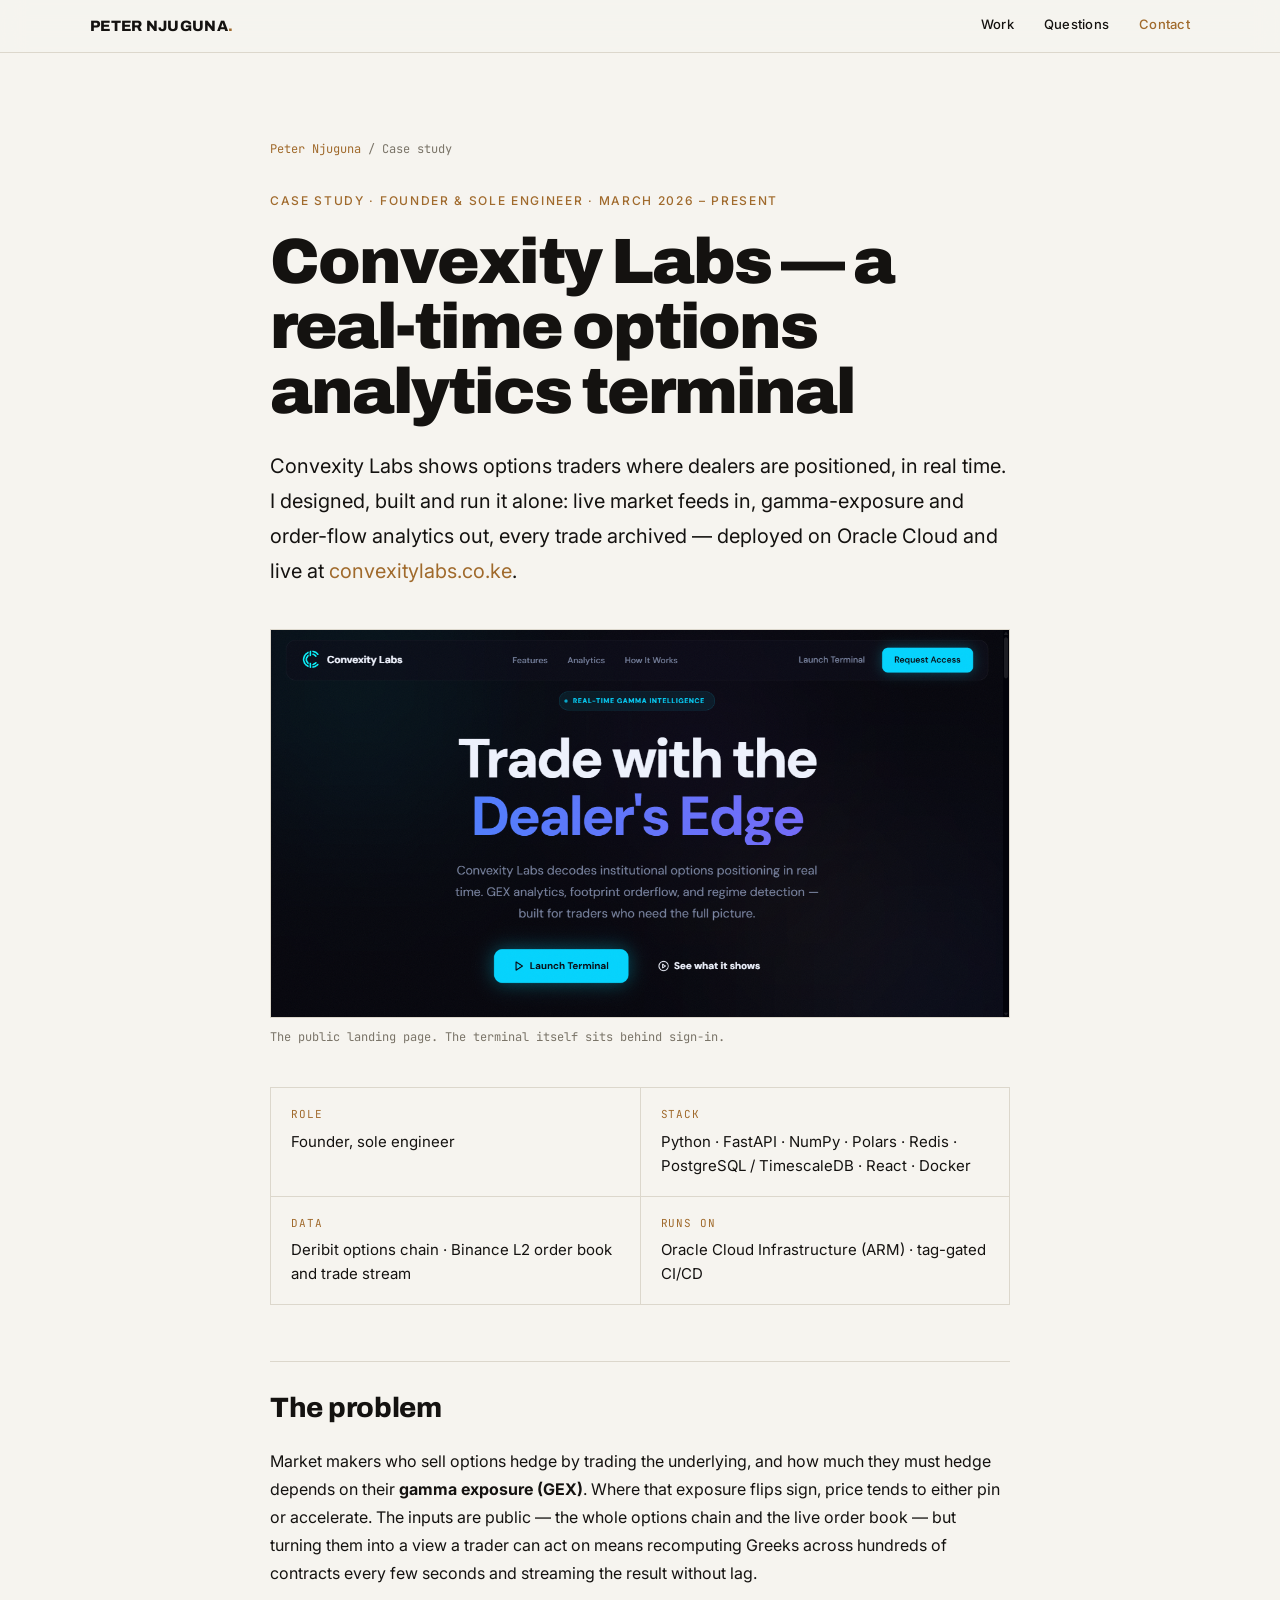
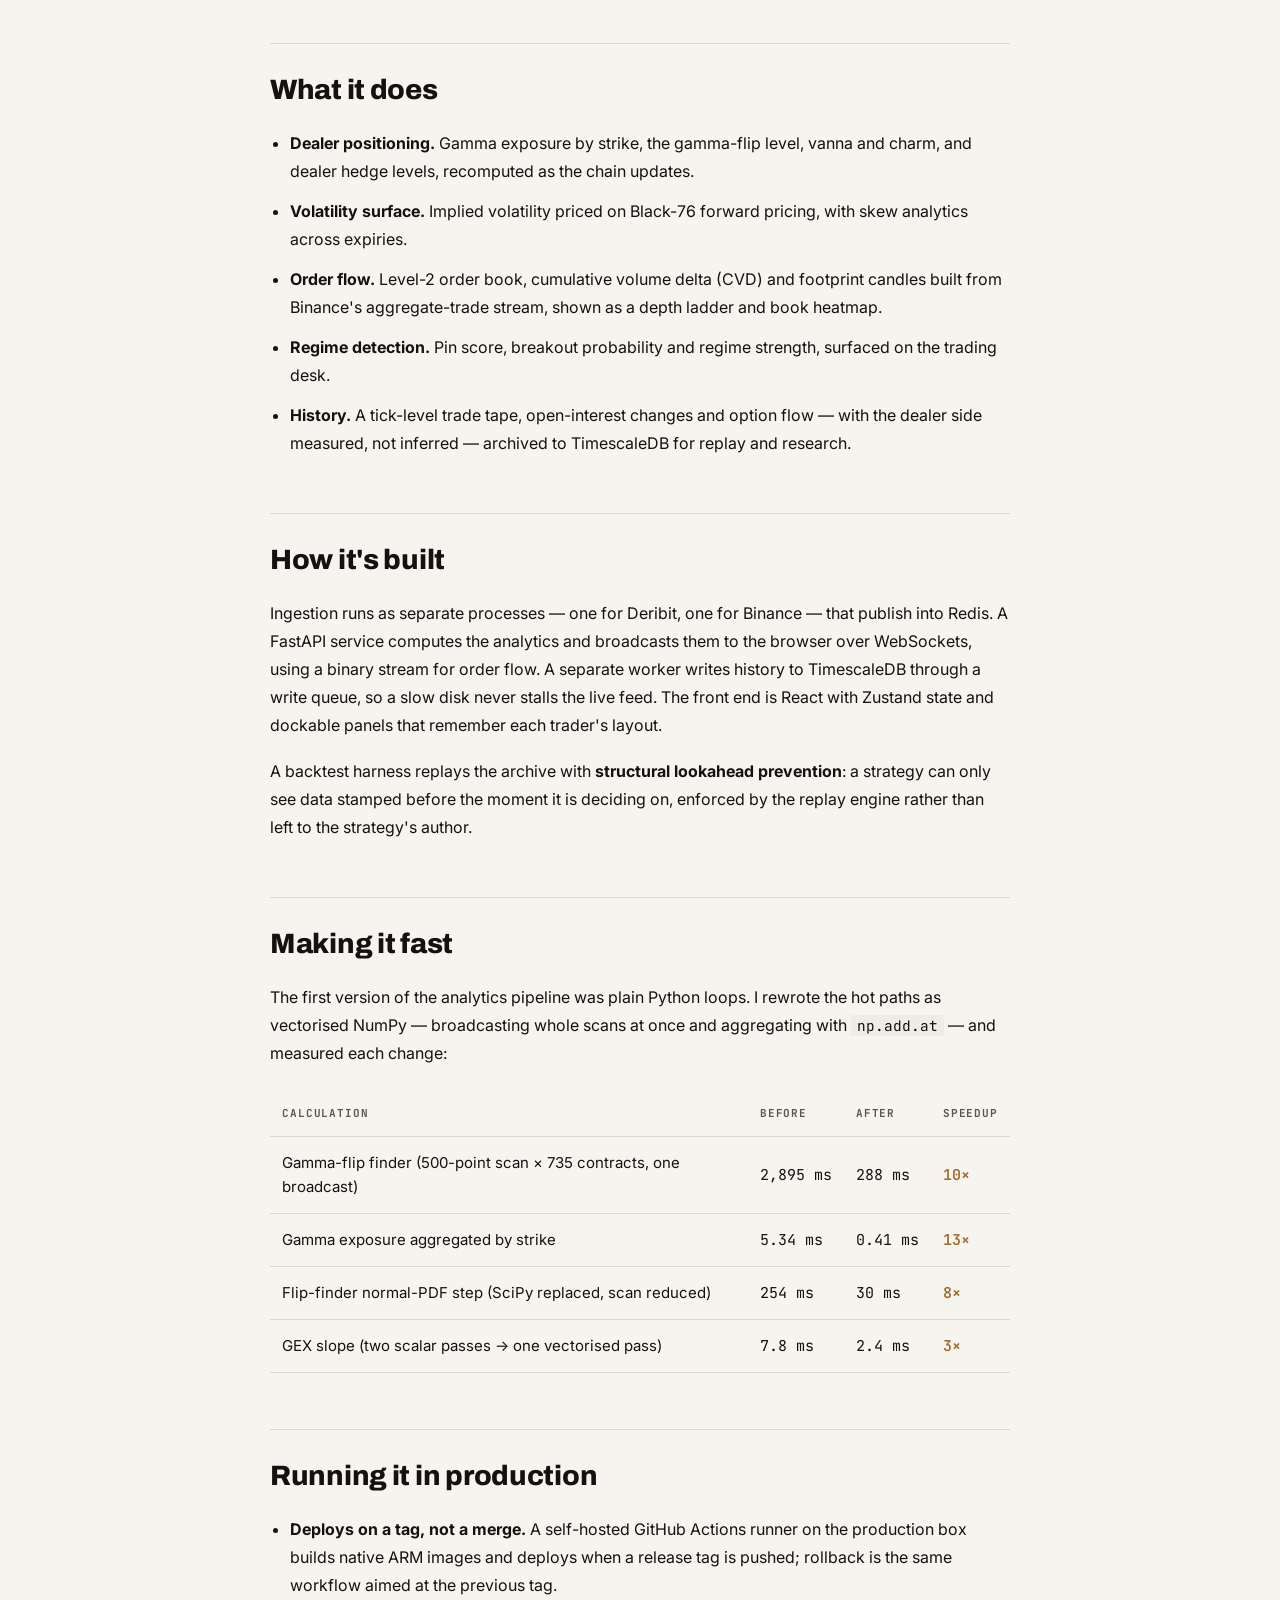
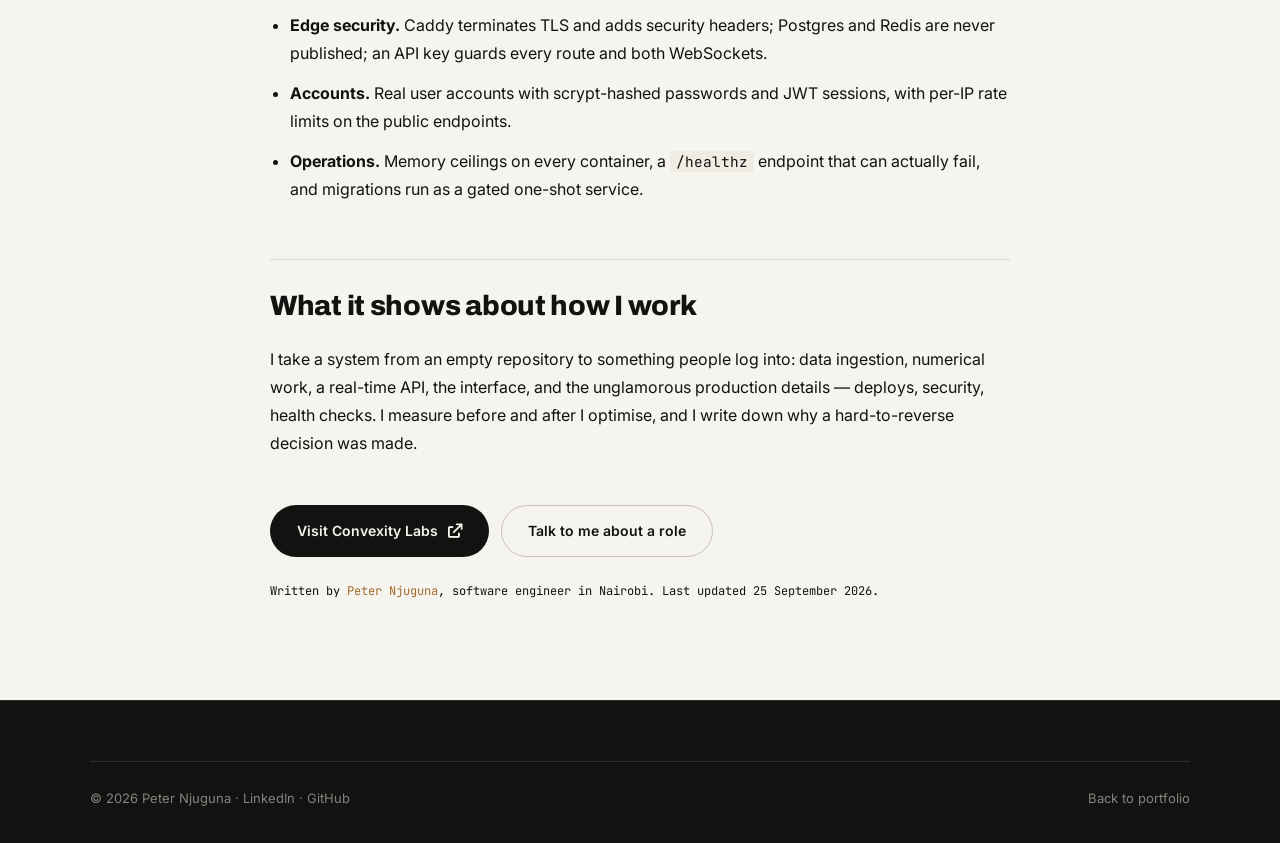
==== convexity-labs.html @ 7dc2668e "Make the site findable by search engines and AI assistants The site was not in Google's index at all" ====
<!DOCTYPE html>
<html lang="en">
<head>
    <meta charset="UTF-8">
    <meta name="viewport" content="width=device-width, initial-scale=1.0">
    <title>Convexity Labs case study — real-time options analytics | Peter Njuguna</title>
    <meta name="description" content="How Peter Njuguna built Convexity Labs, a real-time options analytics terminal: live Deribit and Binance feeds, dealer gamma exposure, TimescaleDB tick archive, 10–13× NumPy speedups, deployed on Oracle Cloud.">
    <meta name="author" content="Peter Njuguna">
    <meta name="robots" content="index, follow, max-image-preview:large">
    <link rel="canonical" href="https://peternjuguna.netlify.app/convexity-labs.html">

    <meta property="og:type" content="article">
    <meta property="og:site_name" content="Peter Njuguna">
    <meta property="og:url" content="https://peternjuguna.netlify.app/convexity-labs.html">
    <meta property="og:title" content="Convexity Labs — building a real-time options analytics terminal">
    <meta property="og:description" content="Live market feeds, dealer gamma exposure, a tick-level archive and 10–13× NumPy speedups — designed, built and run solo.">
    <meta property="og:image" content="https://peternjuguna.netlify.app/assets/convexity-labs.png">
    <meta property="og:image:width" content="1200">
    <meta property="og:image:height" content="630">
    <meta name="twitter:card" content="summary_large_image">

    <script type="application/ld+json">
    {
      "@context": "https://schema.org",
      "@graph": [
        {
          "@type": "TechArticle",
          "@id": "https://peternjuguna.netlify.app/convexity-labs.html#article",
          "headline": "Convexity Labs — building a real-time options analytics terminal",
          "description": "Case study: live Deribit and Binance feeds, dealer gamma exposure, a TimescaleDB tick archive and 10–13× NumPy speedups, deployed on Oracle Cloud with CI/CD.",
          "image": "https://peternjuguna.netlify.app/assets/convexity-labs.png",
          "datePublished": "2026-09-25",
          "dateModified": "2026-09-25",
          "author": { "@type": "Person", "@id": "https://peternjuguna.netlify.app/#person", "name": "Peter Njuguna", "url": "https://peternjuguna.netlify.app/" },
          "publisher": { "@type": "Person", "@id": "https://peternjuguna.netlify.app/#person", "name": "Peter Njuguna" },
          "about": { "@type": "SoftwareApplication", "@id": "https://convexitylabs.co.ke/#app" },
          "mainEntityOfPage": "https://peternjuguna.netlify.app/convexity-labs.html",
          "keywords": "FastAPI, WebSockets, Redis, TimescaleDB, NumPy vectorisation, options analytics, gamma exposure, order flow, Docker, CI/CD, Oracle Cloud"
        },
        {
          "@type": "SoftwareApplication",
          "@id": "https://convexitylabs.co.ke/#app",
          "name": "Convexity Labs",
          "url": "https://convexitylabs.co.ke/",
          "applicationCategory": "FinanceApplication",
          "operatingSystem": "Web",
          "description": "Real-time options analytics terminal: dealer gamma exposure, footprint order flow and regime detection for BTC options.",
          "author": { "@id": "https://peternjuguna.netlify.app/#person" },
          "creator": { "@id": "https://peternjuguna.netlify.app/#person" }
        },
        {
          "@type": "BreadcrumbList",
          "itemListElement": [
            { "@type": "ListItem", "position": 1, "name": "Peter Njuguna", "item": "https://peternjuguna.netlify.app/" },
            { "@type": "ListItem", "position": 2, "name": "Convexity Labs case study", "item": "https://peternjuguna.netlify.app/convexity-labs.html" }
          ]
        }
      ]
    }
    </script>

    <link rel="icon" type="image/svg+xml" href="/favicon.svg">
    <link rel="stylesheet" href="styles.css">
    <link rel="preconnect" href="https://fonts.googleapis.com">
    <link rel="preconnect" href="https://fonts.gstatic.com" crossorigin>
    <link href="https://fonts.googleapis.com/css2?family=Archivo:wght@400;500;600;700;800;900&family=Inter:wght@400;500;600&family=JetBrains+Mono:wght@400;500;600&display=swap" rel="stylesheet">
    <link href="https://cdnjs.cloudflare.com/ajax/libs/font-awesome/6.0.0/css/all.min.css" rel="stylesheet">
</head>
<body>
    <header id="header" class="header scrolled">
        <div class="container">
            <nav class="nav">
                <a href="./" class="logo">PETER NJUGUNA<span class="dot">.</span></a>
                <div class="nav-links">
                    <a href="./#projects" class="nav-link">Work</a>
                    <a href="./#faq" class="nav-link">Questions</a>
                    <a href="./#contact" class="nav-link nav-cta">Contact</a>
                </div>
            </nav>
        </div>
    </header>

    <main id="main" class="case">
        <article class="container case-body">
            <nav class="crumbs" aria-label="Breadcrumb"><a href="./">Peter Njuguna</a> / <span>Case study</span></nav>

            <span class="eyebrow">Case study · Founder &amp; sole engineer · March 2026 – present</span>
            <h1 class="case-title">Convexity Labs — a real-time options analytics terminal</h1>
            <p class="case-lede">
                Convexity Labs shows options traders where dealers are positioned, in real time. I designed, built
                and run it alone: live market feeds in, gamma-exposure and order-flow analytics out, every trade
                archived — deployed on Oracle Cloud and live at
                <a href="https://convexitylabs.co.ke/" target="_blank" rel="noopener noreferrer">convexitylabs.co.ke</a>.
            </p>

            <figure class="case-figure">
                <img src="assets/convexity-labs.png" width="1200" height="630"
                     alt="Convexity Labs landing page: 'Trade with the Dealer's Edge' — real-time gamma intelligence">
                <figcaption>The public landing page. The terminal itself sits behind sign-in.</figcaption>
            </figure>

            <dl class="case-facts">
                <div><dt>Role</dt><dd>Founder, sole engineer</dd></div>
                <div><dt>Stack</dt><dd>Python · FastAPI · NumPy · Polars · Redis · PostgreSQL / TimescaleDB · React · Docker</dd></div>
                <div><dt>Data</dt><dd>Deribit options chain · Binance L2 order book and trade stream</dd></div>
                <div><dt>Runs on</dt><dd>Oracle Cloud Infrastructure (ARM) · tag-gated CI/CD</dd></div>
            </dl>

            <h2>The problem</h2>
            <p>
                Market makers who sell options hedge by trading the underlying, and how much they must hedge depends on
                their <strong>gamma exposure (GEX)</strong>. Where that exposure flips sign, price tends to either
                pin or accelerate. The inputs are public — the whole options chain and the live order book — but turning
                them into a view a trader can act on means recomputing Greeks across hundreds of contracts every few
                seconds and streaming the result without lag.
            </p>

            <h2>What it does</h2>
            <ul class="case-list">
                <li><strong>Dealer positioning.</strong> Gamma exposure by strike, the gamma-flip level, vanna and charm, and dealer hedge levels, recomputed as the chain updates.</li>
                <li><strong>Volatility surface.</strong> Implied volatility priced on Black-76 forward pricing, with skew analytics across expiries.</li>
                <li><strong>Order flow.</strong> Level-2 order book, cumulative volume delta (CVD) and footprint candles built from Binance's aggregate-trade stream, shown as a depth ladder and book heatmap.</li>
                <li><strong>Regime detection.</strong> Pin score, breakout probability and regime strength, surfaced on the trading desk.</li>
                <li><strong>History.</strong> A tick-level trade tape, open-interest changes and option flow — with the dealer side measured, not inferred — archived to TimescaleDB for replay and research.</li>
            </ul>

            <h2>How it's built</h2>
            <p>
                Ingestion runs as separate processes — one for Deribit, one for Binance — that publish into Redis. A
                FastAPI service computes the analytics and broadcasts them to the browser over WebSockets, using a
                binary stream for order flow. A separate worker writes history to TimescaleDB through a write queue,
                so a slow disk never stalls the live feed. The front end is React with Zustand state and dockable
                panels that remember each trader's layout.
            </p>
            <p>
                A backtest harness replays the archive with <strong>structural lookahead prevention</strong>: a
                strategy can only see data stamped before the moment it is deciding on, enforced by the replay engine
                rather than left to the strategy's author.
            </p>

            <h2>Making it fast</h2>
            <p>
                The first version of the analytics pipeline was plain Python loops. I rewrote the hot paths as
                vectorised NumPy — broadcasting whole scans at once and aggregating with <code>np.add.at</code> —
                and measured each change:
            </p>
            <div class="table-wrap">
                <table class="case-table">
                    <thead><tr><th scope="col">Calculation</th><th scope="col">Before</th><th scope="col">After</th><th scope="col">Speedup</th></tr></thead>
                    <tbody>
                        <tr><td>Gamma-flip finder (500-point scan × 735 contracts, one broadcast)</td><td>2,895 ms</td><td>288 ms</td><td>10×</td></tr>
                        <tr><td>Gamma exposure aggregated by strike</td><td>5.34 ms</td><td>0.41 ms</td><td>13×</td></tr>
                        <tr><td>Flip-finder normal-PDF step (SciPy replaced, scan reduced)</td><td>254 ms</td><td>30 ms</td><td>8×</td></tr>
                        <tr><td>GEX slope (two scalar passes → one vectorised pass)</td><td>7.8 ms</td><td>2.4 ms</td><td>3×</td></tr>
                    </tbody>
                </table>
            </div>

            <h2>Running it in production</h2>
            <ul class="case-list">
                <li><strong>Deploys on a tag, not a merge.</strong> A self-hosted GitHub Actions runner on the production box builds native ARM images and deploys when a release tag is pushed; rollback is the same workflow aimed at the previous tag.</li>
                <li><strong>Edge security.</strong> Caddy terminates TLS and adds security headers; Postgres and Redis are never published; an API key guards every route and both WebSockets.</li>
                <li><strong>Accounts.</strong> Real user accounts with scrypt-hashed passwords and JWT sessions, with per-IP rate limits on the public endpoints.</li>
                <li><strong>Operations.</strong> Memory ceilings on every container, a <code>/healthz</code> endpoint that can actually fail, and migrations run as a gated one-shot service.</li>
            </ul>

            <h2>What it shows about how I work</h2>
            <p>
                I take a system from an empty repository to something people log into: data ingestion, numerical
                work, a real-time API, the interface, and the unglamorous production details — deploys, security,
                health checks. I measure before and after I optimise, and I write down why a hard-to-reverse
                decision was made.
            </p>

            <div class="case-cta">
                <a href="https://convexitylabs.co.ke/" class="btn btn-primary" target="_blank" rel="noopener noreferrer">Visit Convexity Labs <i class="fas fa-arrow-up-right-from-square"></i></a>
                <a href="./#contact" class="btn btn-ghost">Talk to me about a role</a>
            </div>

            <p class="case-meta">Written by <a href="./">Peter Njuguna</a>, software engineer in Nairobi. Last updated 25 September 2026.</p>
        </article>
    </main>

    <footer class="footer">
        <div class="container">
            <div class="footer-bottom">
                <p>&copy; 2026 Peter Njuguna · <a href="https://www.linkedin.com/in/peter-njuguna-/" target="_blank" rel="noopener noreferrer">LinkedIn</a> · <a href="https://github.com/ByteCortex00" target="_blank" rel="noopener noreferrer">GitHub</a></p>
                <p><a href="./">Back to portfolio</a></p>
            </div>
        </div>
    </footer>
</body>
</html>
---- styles.css ----
/* =========================================================
   Peter Njuguna — Portfolio  (Editorial Minimal / "1c")
   ========================================================= */

:root {
    --bg: #f6f4ef;
    --bg-2: #efece4;
    --ink: #141210;
    --muted: #5c574e;
    --muted-2: #7a7468;
    --accent: #a06a2c;
    --line: #dcd7cc;
    --line-strong: #c9c3b6;
    --white: #fffdf9;
    --max: 1180px;
    --mono: 'JetBrains Mono', ui-monospace, monospace;
    --display: 'Archivo', system-ui, sans-serif;
    --body: 'Inter', system-ui, sans-serif;
}

* { margin: 0; padding: 0; box-sizing: border-box; }

html { scroll-behavior: smooth; }

body {
    font-family: var(--body);
    background: var(--bg);
    color: var(--ink);
    line-height: 1.6;
    overflow-x: hidden;
    -webkit-font-smoothing: antialiased;
}

.container {
    max-width: var(--max);
    margin: 0 auto;
    padding: 0 40px;
}

a { color: inherit; text-decoration: none; }

.eyebrow {
    font-family: var(--body);
    font-size: 12px;
    font-weight: 500;
    letter-spacing: 0.14em;
    text-transform: uppercase;
    color: var(--accent);
}

.num {
    font-family: var(--mono);
    font-size: 13px;
    font-weight: 500;
    color: var(--accent);
}

/* ---------- Buttons ---------- */
.btn {
    display: inline-flex;
    align-items: center;
    gap: 10px;
    font-family: var(--body);
    font-size: 14px;
    font-weight: 600;
    padding: 14px 26px;
    border-radius: 100px;
    border: 1.5px solid transparent;
    cursor: pointer;
    transition: transform .25s ease, background .25s ease, color .25s ease, border-color .25s ease;
}
.btn-primary { background: var(--ink); color: var(--bg); }
.btn-primary:hover { transform: translateY(-2px); background: var(--accent); }
.btn-ghost { background: transparent; color: var(--ink); border-color: var(--line-strong); }
.btn-ghost:hover { transform: translateY(-2px); border-color: var(--ink); }

/* ---------- Header ---------- */
.header {
    position: fixed;
    top: 0; left: 0;
    width: 100%;
    z-index: 1000;
    padding: 22px 0;
    transition: background .3s ease, box-shadow .3s ease, padding .3s ease;
}
.header.scrolled {
    background: rgba(246,244,239,0.9);
    backdrop-filter: blur(12px);
    box-shadow: 0 1px 0 var(--line);
    padding: 14px 0;
}
.nav { display: flex; justify-content: space-between; align-items: center; }
.logo {
    font-family: var(--display);
    font-weight: 800;
    font-size: 15px;
    letter-spacing: 0.02em;
}
.logo .dot { color: var(--accent); }
.nav-links { display: flex; gap: 30px; }
.nav-link {
    font-size: 13px;
    font-weight: 500;
    color: var(--ink);
    letter-spacing: 0.02em;
    position: relative;
    padding-bottom: 3px;
    transition: color .2s ease;
}
.nav-link::after {
    content: '';
    position: absolute;
    left: 0; bottom: 0;
    width: 0; height: 1.5px;
    background: var(--ink);
    transition: width .25s ease;
}
.nav-link:hover::after { width: 100%; }
.nav-cta { color: var(--accent); }

.mobile-menu-btn {
    display: none;
    background: none; border: none;
    font-size: 22px; cursor: pointer; color: var(--ink);
}
.mobile-nav {
    display: none;
    flex-direction: column;
    background: var(--white);
    border: 1px solid var(--line);
    border-radius: 12px;
    margin-top: 16px;
    padding: 10px 18px;
}
.mobile-nav.active { display: flex; }
.mobile-nav-link {
    padding: 12px 0;
    border-bottom: 1px solid var(--line);
    font-size: 15px;
}
.mobile-nav-link:last-child { border-bottom: none; }

/* ---------- Hero ---------- */
.hero {
    padding: 180px 0 90px;
    position: relative;
    overflow: hidden;
}
.hero-eyebrow-row {
    display: flex; align-items: center; gap: 14px;
    margin-bottom: 26px;
}
.avail {
    display: inline-flex; align-items: center; gap: 8px;
    font-family: var(--mono);
    font-size: 11px;
    color: var(--muted);
    padding: 5px 12px;
    border: 1px solid var(--line-strong);
    border-radius: 100px;
}
.avail .pulse {
    width: 7px; height: 7px; border-radius: 50%;
    background: #4a9d5b;
    box-shadow: 0 0 0 0 rgba(74,157,91,.5);
    animation: pulse-dot 2.2s infinite;
}
@keyframes pulse-dot {
    0% { box-shadow: 0 0 0 0 rgba(74,157,91,.5); }
    70% { box-shadow: 0 0 0 8px rgba(74,157,91,0); }
    100% { box-shadow: 0 0 0 0 rgba(74,157,91,0); }
}
.hero-title {
    font-family: var(--display);
    font-weight: 800;
    font-size: clamp(44px, 8vw, 92px);
    line-height: 0.96;
    letter-spacing: -0.035em;
    color: var(--ink);
    text-wrap: balance;
    margin-bottom: 30px;
}
.hero-title .line-accent { color: var(--accent); }
.hero-role {
    font-family: var(--mono);
    font-size: 15px;
    color: var(--muted);
    margin-bottom: 26px;
    min-height: 24px;
}
.hero-role .cursor { color: var(--accent); animation: blink 1s steps(1) infinite; }
@keyframes blink { 0%,50% { opacity: 1; } 51%,100% { opacity: 0; } }
.hero-desc {
    font-size: 18px;
    line-height: 1.65;
    color: var(--muted);
    max-width: 540px;
    margin-bottom: 38px;
}
.hero-actions { display: flex; gap: 14px; flex-wrap: wrap; align-items: center; }
.hero-socials { display: flex; gap: 8px; margin-left: 8px; }
.social-link {
    width: 44px; height: 44px;
    display: flex; align-items: center; justify-content: center;
    border: 1px solid var(--line-strong);
    border-radius: 50%;
    color: var(--ink);
    font-size: 16px;
    transition: transform .25s ease, background .25s ease, color .25s ease, border-color .25s ease;
}
.social-link:hover { transform: translateY(-3px); background: var(--ink); color: var(--bg); border-color: var(--ink); }

/* ---------- Section scaffold ---------- */
.section { padding: 100px 0; }
.section-head {
    display: flex;
    align-items: flex-end;
    justify-content: space-between;
    gap: 24px;
    margin-bottom: 56px;
    border-top: 1px solid var(--line);
    padding-top: 26px;
}
.section-head .head-left { display: flex; align-items: baseline; gap: 16px; }
.section-title {
    font-family: var(--display);
    font-weight: 800;
    font-size: clamp(30px, 4.4vw, 46px);
    letter-spacing: -0.03em;
    line-height: 1;
}
.section-subtitle {
    font-size: 15px;
    color: var(--muted);
    max-width: 380px;
    line-height: 1.6;
}

/* ---------- Services index ---------- */
.services { background: var(--bg); }
.services-grid {
    display: grid;
    grid-template-columns: 1fr 1fr;
    border-top: 1px solid var(--line);
    border-left: 1px solid var(--line);
}
.service {
    padding: 34px 34px 40px;
    border-right: 1px solid var(--line);
    border-bottom: 1px solid var(--line);
    display: flex;
    gap: 20px;
    transition: background .3s ease;
}
.service:hover { background: var(--white); }
.service .num { flex: none; padding-top: 4px; }
.service h3 {
    font-family: var(--display);
    font-weight: 700;
    font-size: 21px;
    letter-spacing: -0.01em;
    margin-bottom: 10px;
}
.service p { font-size: 14px; color: var(--muted); line-height: 1.65; margin-bottom: 14px; }
.service .service-tech {
    font-family: var(--mono);
    font-size: 11.5px;
    color: var(--muted-2);
    letter-spacing: 0.02em;
}

/* ---------- About ---------- */
.about-grid {
    display: grid;
    grid-template-columns: 1.2fr 1fr;
    gap: 70px;
    align-items: start;
}
.about-story p { color: var(--muted); margin-bottom: 20px; font-size: 16px; line-height: 1.75; }
.about-story strong { color: var(--ink); font-weight: 600; }
.stats {
    display: grid;
    grid-template-columns: 1fr 1fr;
    border-top: 1px solid var(--line);
    border-left: 1px solid var(--line);
}
.stat {
    padding: 26px 24px;
    border-right: 1px solid var(--line);
    border-bottom: 1px solid var(--line);
}
.stat-number {
    font-family: var(--display);
    font-weight: 800;
    font-size: 40px;
    letter-spacing: -0.02em;
    line-height: 1;
    color: var(--ink);
}
.stat-number .suffix { color: var(--accent); }
.stat-label { font-size: 12.5px; color: var(--muted-2); margin-top: 8px; }

/* ---------- Skills ---------- */
.skills { background: var(--bg-2); }
.skills-grid {
    display: grid;
    grid-template-columns: repeat(3, 1fr);
    gap: 40px;
    margin-bottom: 70px;
}
.skill-category h3 {
    font-family: var(--display);
    font-weight: 700;
    font-size: 18px;
    margin-bottom: 26px;
    padding-bottom: 14px;
    border-bottom: 1px solid var(--line-strong);
}
.skill-item { margin-bottom: 22px; }
.skill-info {
    display: flex; justify-content: space-between; align-items: baseline;
    margin-bottom: 9px;
}
.skill-info .skill-name { font-weight: 500; font-size: 14px; color: var(--ink); }
.skill-info .skill-pct { font-family: var(--mono); font-size: 12px; color: var(--muted-2); }
.skill-bar { height: 3px; background: var(--line-strong); overflow: hidden; }
.skill-progress { height: 100%; background: var(--ink); width: 0; transition: width 1.4s cubic-bezier(.2,.7,.2,1); }

.tech-stack { border-top: 1px solid var(--line); padding-top: 40px; }
.tech-stack h3 {
    font-family: var(--body);
    font-size: 12px; font-weight: 500;
    letter-spacing: 0.14em; text-transform: uppercase;
    color: var(--muted-2);
    margin-bottom: 24px;
}
.tech-tags { display: flex; flex-wrap: wrap; gap: 10px; }
.tech-tag {
    font-family: var(--mono);
    font-size: 12.5px;
    padding: 8px 16px;
    border: 1px solid var(--line-strong);
    border-radius: 100px;
    color: var(--ink);
    transition: background .25s ease, color .25s ease, border-color .25s ease;
}
.tech-tag:hover { background: var(--ink); color: var(--bg); border-color: var(--ink); }

/* ---------- Projects ---------- */
.project-filters {
    display: flex;
    gap: 4px;
    margin-bottom: 40px;
    flex-wrap: wrap;
}
.filter-btn {
    font-family: var(--body);
    font-size: 13px;
    font-weight: 500;
    color: var(--muted-2);
    background: none;
    border: none;
    padding: 8px 16px;
    border-radius: 100px;
    cursor: pointer;
    transition: color .2s ease, background .2s ease;
}
.filter-btn:hover { color: var(--ink); }
.filter-btn.active { color: var(--bg); background: var(--ink); }

.projects-grid {
    display: grid;
    grid-template-columns: repeat(3, 1fr);
    gap: 28px;
}
.project-card {
    background: var(--white);
    border: 1px solid var(--line);
    border-radius: 4px;
    overflow: hidden;
    transition: transform .35s ease, box-shadow .35s ease, border-color .35s ease;
    display: flex; flex-direction: column;
}
.project-card:hover {
    transform: translateY(-6px);
    box-shadow: 0 18px 40px rgba(20,18,16,0.10);
    border-color: var(--line-strong);
}
.project-card.hidden { display: none; }
.project-image {
    position: relative;
    overflow: hidden;
    aspect-ratio: 4 / 3;
    background: var(--bg-2);
}
.project-image img {
    width: 100%; height: 100%;
    object-fit: cover;
    filter: grayscale(1) contrast(1.02);
    transition: transform .5s ease, filter .5s ease;
}
.project-card:hover .project-image img { transform: scale(1.05); filter: grayscale(0); }
/* Typographic tile for work whose source and screenshots are private. */
.project-mark {
    position: absolute; inset: 0;
    display: flex; align-items: center; justify-content: center;
    font-family: var(--display); font-weight: 900;
    font-size: clamp(40px, 7vw, 72px); letter-spacing: -0.02em;
    color: var(--line-strong);
    transition: color .5s ease, transform .5s ease;
}
.project-card:hover .project-mark { color: var(--accent); transform: scale(1.05); }
.project-index {
    position: absolute; top: 14px; left: 14px;
    font-family: var(--mono); font-size: 12px;
    color: var(--white);
    mix-blend-mode: difference;
}
.project-overlay {
    position: absolute; top: 14px; right: 14px;
    display: flex; gap: 8px;
    opacity: 0; transform: translateY(-4px);
    transition: opacity .3s ease, transform .3s ease;
}
.project-card:hover .project-overlay { opacity: 1; transform: translateY(0); }
.project-link {
    width: 36px; height: 36px;
    background: var(--bg);
    border-radius: 50%;
    display: flex; align-items: center; justify-content: center;
    color: var(--ink); font-size: 14px;
    transition: background .2s ease, color .2s ease;
}
.project-link:hover { background: var(--ink); color: var(--bg); }
.project-content { padding: 22px 22px 24px; display: flex; flex-direction: column; flex: 1; }
.project-cat {
    font-family: var(--mono);
    font-size: 11px;
    color: var(--accent);
    letter-spacing: 0.04em;
    margin-bottom: 10px;
}
.project-content h3 {
    font-family: var(--display);
    font-weight: 700;
    font-size: 18px;
    letter-spacing: -0.01em;
    margin-bottom: 10px;
}
.project-content p { font-size: 13.5px; color: var(--muted); line-height: 1.6; margin-bottom: 18px; flex: 1; }
.project-tech { display: flex; flex-wrap: wrap; gap: 6px; }
.project-tech span {
    font-family: var(--mono);
    font-size: 10.5px;
    color: var(--muted-2);
    padding: 3px 9px;
    border: 1px solid var(--line);
    border-radius: 100px;
}

/* ---------- Contact ---------- */
.contact { background: var(--ink); color: var(--bg); }
.contact .section-head { border-top-color: rgba(255,255,255,0.12); }
.contact .section-title { color: var(--white); }
.contact .section-subtitle { color: rgba(246,244,239,0.6); }
.contact-grid {
    display: grid;
    grid-template-columns: 1fr 1.1fr;
    gap: 70px;
    align-items: start;
}
.contact-info h3 {
    font-family: var(--display);
    font-weight: 700;
    font-size: 22px;
    margin-bottom: 16px;
    color: var(--white);
}
.contact-info > p { color: rgba(246,244,239,0.6); line-height: 1.75; margin-bottom: 34px; max-width: 420px; }
.contact-details { display: flex; flex-direction: column; }
.contact-item {
    display: flex; align-items: center; gap: 18px;
    padding: 20px 0;
    border-top: 1px solid rgba(255,255,255,0.12);
}
.contact-item:last-child { border-bottom: 1px solid rgba(255,255,255,0.12); }
.contact-icon {
    width: 42px; height: 42px; flex: none;
    border: 1px solid rgba(255,255,255,0.2);
    border-radius: 50%;
    display: flex; align-items: center; justify-content: center;
    color: var(--accent); font-size: 16px;
}
.contact-item h4 {
    font-family: var(--mono);
    font-size: 11px; font-weight: 500;
    letter-spacing: 0.08em; text-transform: uppercase;
    color: rgba(246,244,239,0.5);
    margin-bottom: 4px;
}
.contact-item p { color: var(--white); font-size: 15px; }

.why-work { margin-top: 34px; }
.why-work h4 {
    font-family: var(--mono);
    font-size: 11px; font-weight: 500;
    letter-spacing: 0.08em; text-transform: uppercase;
    color: rgba(246,244,239,0.5);
    margin-bottom: 16px;
}
.why-work ul { list-style: none; display: grid; gap: 10px; }
.why-work li { color: rgba(246,244,239,0.8); font-size: 14px; display: flex; gap: 10px; align-items: center; }
.why-work li::before { content: '—'; color: var(--accent); }

.contact-form-container {
    background: rgba(255,255,255,0.03);
    border: 1px solid rgba(255,255,255,0.12);
    border-radius: 8px;
    padding: 40px;
}
.contact-form h3 {
    font-family: var(--display);
    font-weight: 700;
    font-size: 22px;
    color: var(--white);
    margin-bottom: 28px;
}
.form-row { display: grid; grid-template-columns: 1fr 1fr; gap: 18px; }
.form-group { margin-bottom: 20px; }
.form-group label {
    display: block;
    font-family: var(--mono);
    font-size: 11px;
    letter-spacing: 0.06em;
    text-transform: uppercase;
    color: rgba(246,244,239,0.5);
    margin-bottom: 8px;
}
.form-group input,
.form-group textarea {
    width: 100%;
    background: rgba(255,255,255,0.04);
    border: 1px solid rgba(255,255,255,0.14);
    border-radius: 6px;
    padding: 13px 15px;
    color: var(--white);
    font-family: var(--body);
    font-size: 15px;
    transition: border-color .25s ease, background .25s ease;
}
.form-group input::placeholder,
.form-group textarea::placeholder { color: rgba(246,244,239,0.3); }
.form-group input:focus,
.form-group textarea:focus {
    outline: none;
    border-color: var(--accent);
    background: rgba(255,255,255,0.06);
}
.form-group textarea { resize: vertical; min-height: 120px; }
.contact-form .btn-primary { background: var(--bg); color: var(--ink); width: 100%; justify-content: center; }
.contact-form .btn-primary:hover { background: var(--accent); color: var(--bg); }

/* ---------- Footer ---------- */
.footer { background: var(--ink); color: var(--bg); padding: 60px 0 34px; border-top: 1px solid rgba(255,255,255,0.12); }
.footer-content { display: flex; justify-content: space-between; gap: 40px; flex-wrap: wrap; margin-bottom: 44px; }
.footer-brand { max-width: 360px; }
.footer-brand .logo { font-size: 20px; margin-bottom: 16px; display: inline-block; color: var(--white); }
.footer-brand p { color: rgba(246,244,239,0.55); line-height: 1.7; margin-bottom: 22px; font-size: 14px; }
.footer-brand .social-link { border-color: rgba(255,255,255,0.2); color: var(--bg); }
.footer-brand .social-link:hover { background: var(--bg); color: var(--ink); border-color: var(--bg); }
.footer-links { display: flex; gap: 64px; }
.footer-column h4 {
    font-family: var(--mono);
    font-size: 11px; font-weight: 500;
    letter-spacing: 0.08em; text-transform: uppercase;
    color: rgba(246,244,239,0.5);
    margin-bottom: 18px;
}
.footer-column ul { list-style: none; display: grid; gap: 11px; }
.footer-column li, .footer-column a { color: rgba(246,244,239,0.8); font-size: 14px; transition: color .2s ease; }
.footer-column a:hover { color: var(--accent); }
.footer-bottom {
    border-top: 1px solid rgba(255,255,255,0.12);
    padding-top: 26px;
    display: flex; justify-content: space-between; align-items: center; gap: 12px; flex-wrap: wrap;
    font-size: 13px;
    color: rgba(246,244,239,0.5);
}
.footer-bottom i { color: var(--accent); }

/* ---------- Reveal animation ---------- */
.reveal { opacity: 0; transform: translateY(24px); transition: opacity .7s ease, transform .7s ease; }
.reveal.visible { opacity: 1; transform: translateY(0); }

.loading {
    display: inline-block;
    width: 16px; height: 16px;
    border: 2px solid rgba(20,18,16,0.25);
    border-top-color: var(--ink);
    border-radius: 50%;
    animation: spin 0.8s linear infinite;
}
@keyframes spin { to { transform: rotate(360deg); } }

/* ---------- Responsive ---------- */
/* ---------- FAQ ---------- */
.faq-list { border-top: 1px solid var(--line); }
.faq-item { border-bottom: 1px solid var(--line); }
.faq-item summary {
    list-style: none; cursor: pointer;
    display: flex; justify-content: space-between; align-items: center; gap: 24px;
    padding: 22px 0;
    font-family: var(--display); font-weight: 700; font-size: 20px; color: var(--ink);
}
.faq-item summary::-webkit-details-marker { display: none; }
.faq-item summary::after { content: '+'; font-family: var(--mono); color: var(--accent); font-size: 22px; transition: transform .3s ease; }
.faq-item[open] summary::after { transform: rotate(45deg); }
.faq-item p { margin: 0 0 24px; max-width: 760px; color: var(--muted); line-height: 1.7; }
.faq-item summary:focus-visible { outline: 2px solid var(--accent); outline-offset: 4px; }
.case-link {
    display: inline-flex; align-items: center; gap: 8px; margin-top: 16px;
    font-family: var(--mono); font-size: 13px; color: var(--accent); text-decoration: none;
    border-bottom: 1px solid currentColor; padding-bottom: 2px;
}
.case-link:hover { color: var(--ink); }

/* ---------- Case study ---------- */
.case { padding: 140px 0 80px; }
.case-body { max-width: 820px; }
.crumbs { font-family: var(--mono); font-size: 12px; color: var(--muted-2); margin-bottom: 28px; }
.crumbs a { color: var(--muted); text-decoration: none; }
.crumbs a:hover { color: var(--accent); }
.case-title {
    font-family: var(--display); font-weight: 900; letter-spacing: -0.03em;
    font-size: clamp(36px, 6vw, 64px); line-height: 1.02; margin: 16px 0 24px;
}
.case-lede { font-size: 20px; line-height: 1.6; color: var(--muted); }
.case-body a { color: var(--accent); }
.case-body p { margin: 0 0 18px; }
.case-body .btn-primary { color: var(--bg); }
.case-body .btn-ghost { color: var(--ink); }
.case-body h2 {
    font-family: var(--display); font-weight: 800; font-size: 28px; letter-spacing: -0.01em;
    margin: 56px 0 16px; padding-top: 24px; border-top: 1px solid var(--line);
}
.case-body p, .case-list li { line-height: 1.75; color: var(--ink); }
.case-body code { font-family: var(--mono); font-size: .9em; background: var(--bg-2); padding: 1px 6px; }
.case-figure { margin: 40px 0; }
.case-figure img { width: 100%; height: auto; display: block; border: 1px solid var(--line); }
.case-figure figcaption { font-family: var(--mono); font-size: 12px; color: var(--muted-2); margin-top: 10px; }
.case-facts {
    display: grid; grid-template-columns: repeat(2, 1fr); gap: 1px;
    background: var(--line); border: 1px solid var(--line); margin: 0 0 8px;
}
.case-facts div { background: var(--bg); padding: 18px 20px; }
.case-facts dt { font-family: var(--mono); font-size: 11px; letter-spacing: .08em; text-transform: uppercase; color: var(--accent); }
.case-facts dd { margin: 6px 0 0; font-size: 15px; }
.case-list { padding-left: 20px; }
.case-list li { margin-bottom: 12px; }
.table-wrap { overflow-x: auto; margin: 24px 0; }
.case-table { width: 100%; border-collapse: collapse; font-size: 15px; }
.case-table th, .case-table td { text-align: left; padding: 14px 12px; border-bottom: 1px solid var(--line); }
.case-table th { font-family: var(--mono); font-size: 11px; letter-spacing: .08em; text-transform: uppercase; color: var(--muted); }
.case-table td:nth-child(n+2) { font-family: var(--mono); white-space: nowrap; }
.case-table td:last-child { color: var(--accent); font-weight: 600; }
.case-cta { display: flex; flex-wrap: wrap; gap: 12px; margin: 48px 0 24px; }
.case-meta { font-family: var(--mono); font-size: 12px; color: var(--muted-2); }
.footer-bottom a { color: inherit; }

@media (max-width: 900px) {
    .skills-grid { grid-template-columns: 1fr; gap: 34px; }
    .projects-grid { grid-template-columns: repeat(2, 1fr); }
    .about-grid { grid-template-columns: 1fr; gap: 44px; }
    .contact-grid { grid-template-columns: 1fr; gap: 44px; }
}
@media (max-width: 768px) {
    .container { padding: 0 24px; }
    .nav-links { display: none; }
    .mobile-menu-btn { display: block; }
    .hero { padding: 140px 0 70px; }
    .services-grid { grid-template-columns: 1fr; }
    .projects-grid { grid-template-columns: 1fr; }
    .form-row { grid-template-columns: 1fr; }
    .footer-content { flex-direction: column; }
    .section-head { flex-direction: column; align-items: flex-start; }
}
@media (max-width: 480px) {
    .case-facts { grid-template-columns: 1fr; }
    .case-lede { font-size: 18px; }
    .stats { grid-template-columns: 1fr; }
    .hero-actions { flex-direction: column; align-items: flex-start; }
    .hero-socials { margin-left: 0; }
    .contact-form-container { padding: 26px; }
}
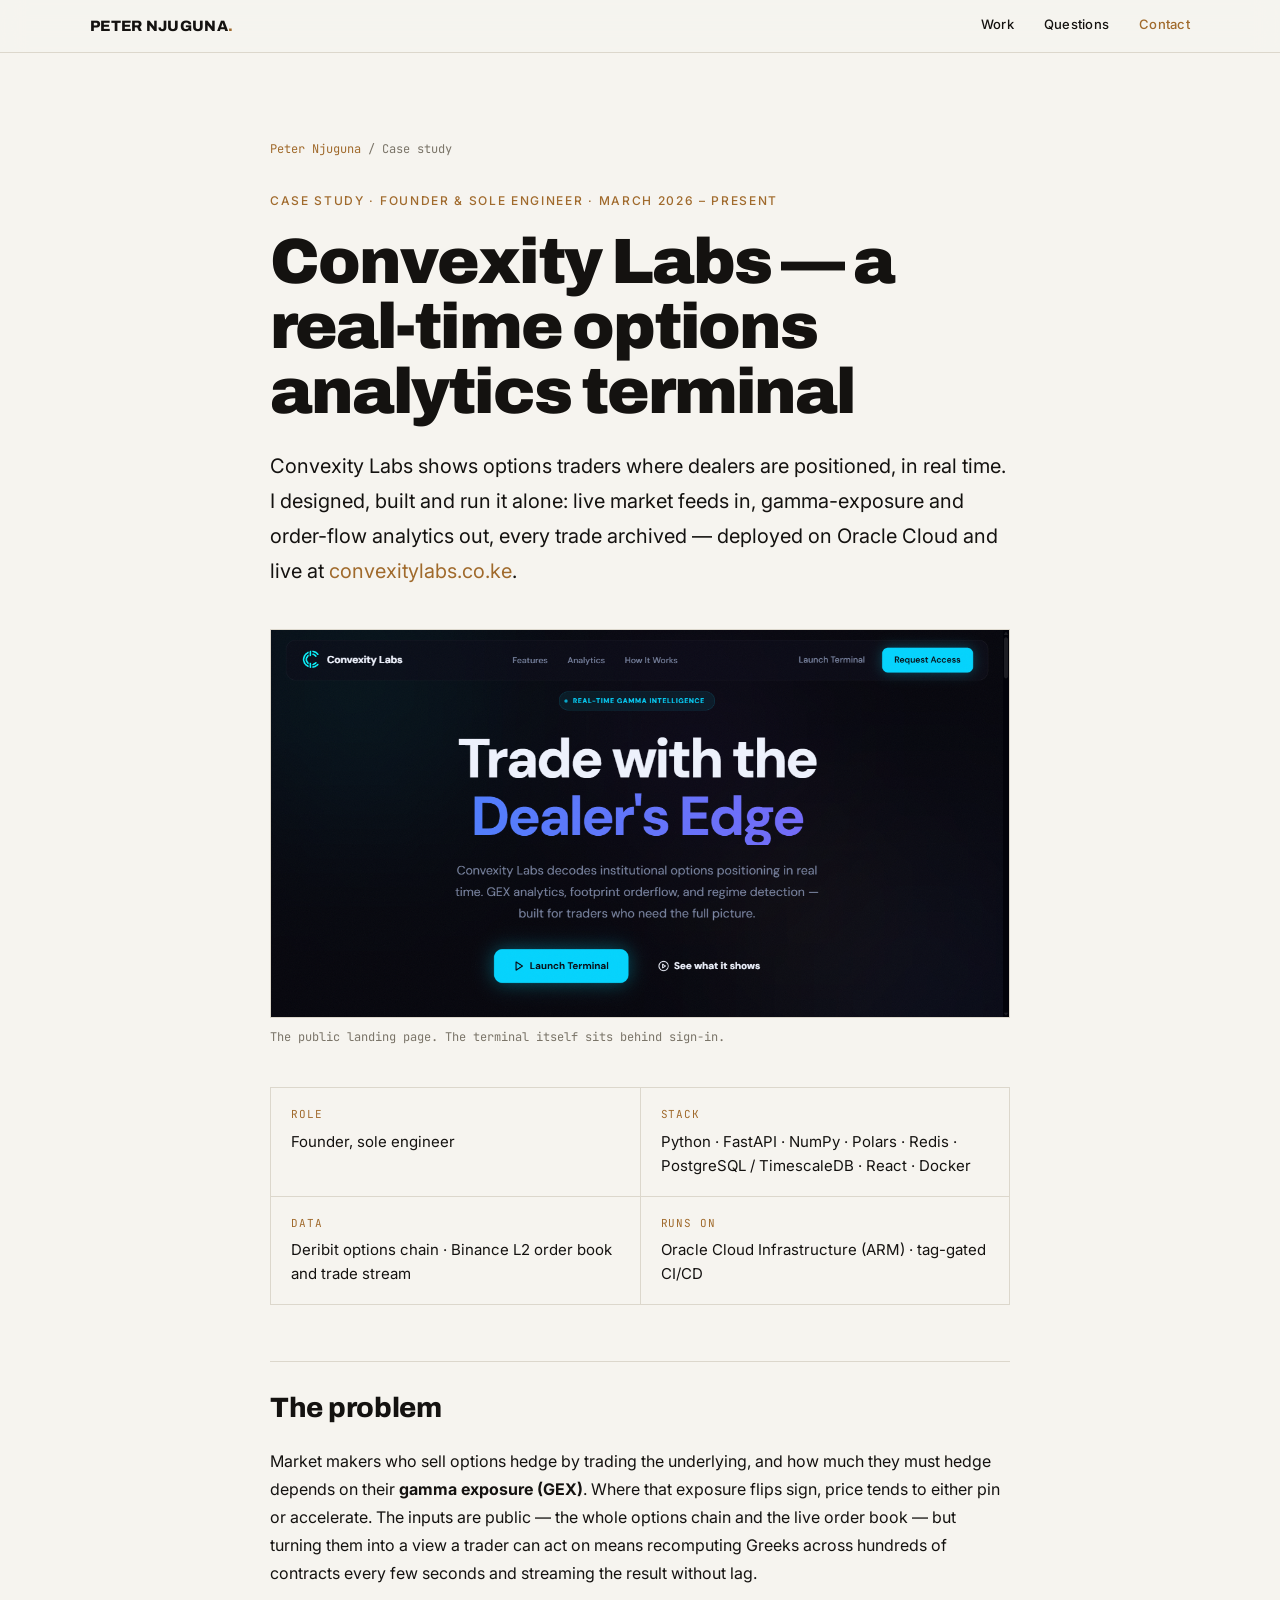
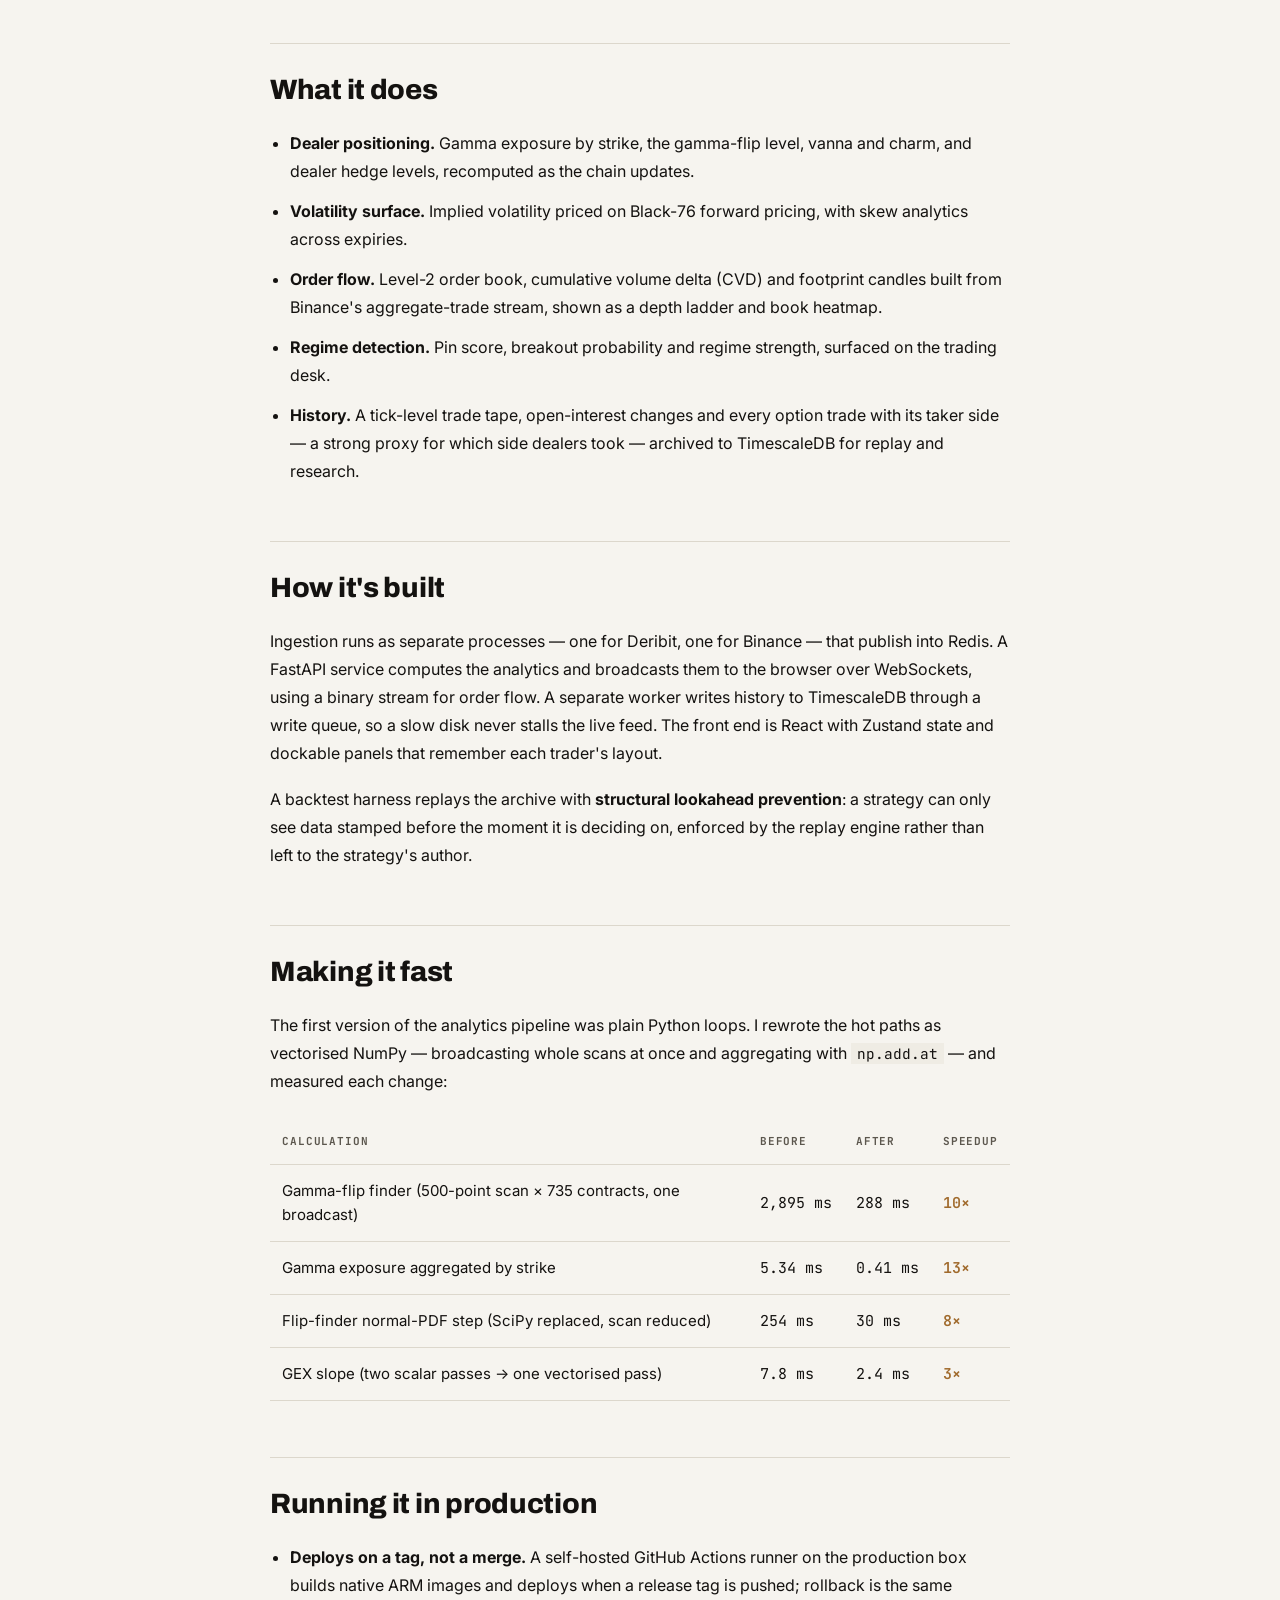
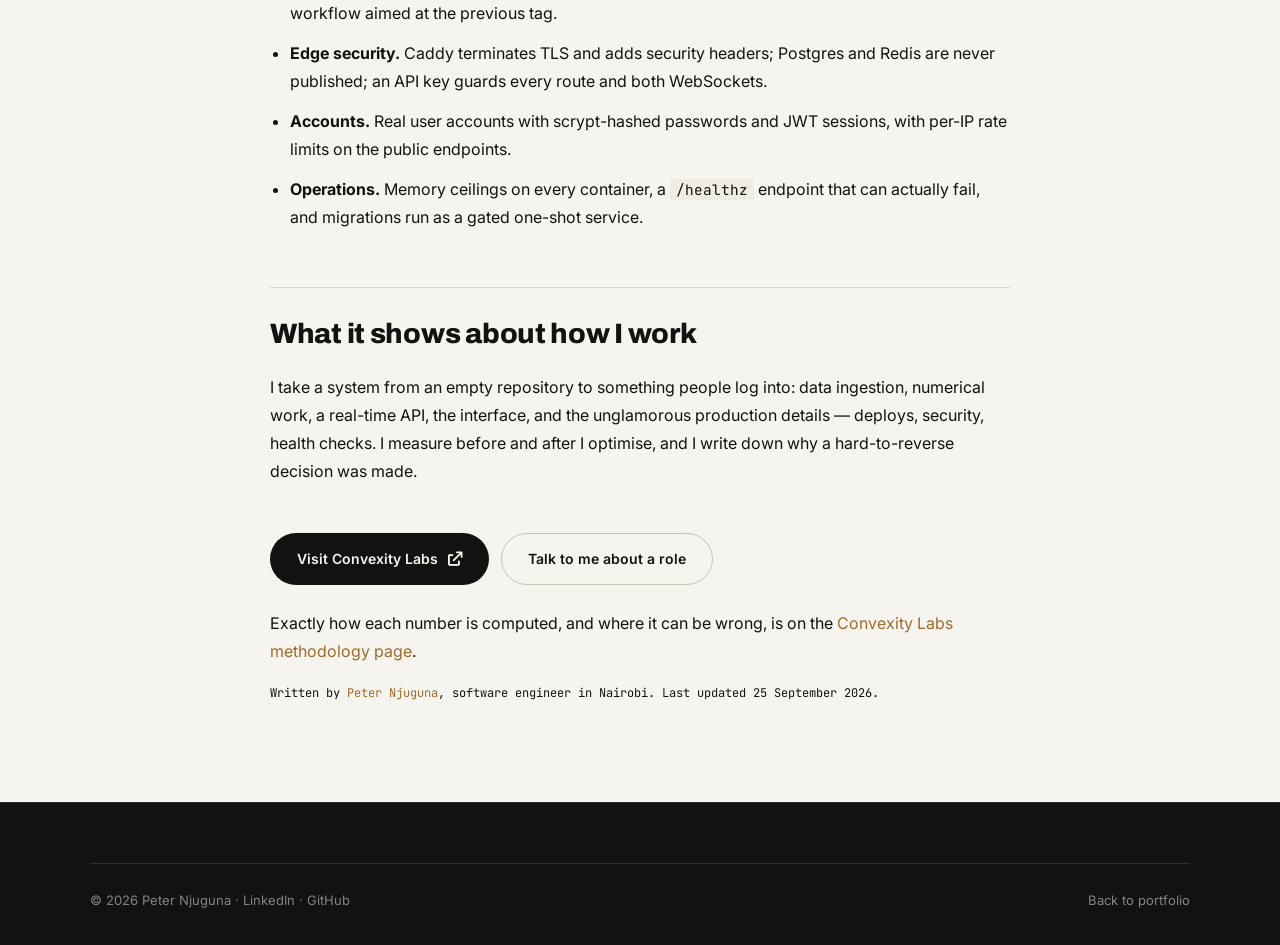
==== commit 68d727ee: "Case study: taker side is a proxy for dealer side, not a measurement; link the methodology Co-Author" ====
--- a/convexity-labs.html
+++ b/convexity-labs.html
@@ -121,7 +121,7 @@
                 <li><strong>Volatility surface.</strong> Implied volatility priced on Black-76 forward pricing, with skew analytics across expiries.</li>
                 <li><strong>Order flow.</strong> Level-2 order book, cumulative volume delta (CVD) and footprint candles built from Binance's aggregate-trade stream, shown as a depth ladder and book heatmap.</li>
                 <li><strong>Regime detection.</strong> Pin score, breakout probability and regime strength, surfaced on the trading desk.</li>
-                <li><strong>History.</strong> A tick-level trade tape, open-interest changes and option flow — with the dealer side measured, not inferred — archived to TimescaleDB for replay and research.</li>
+                <li><strong>History.</strong> A tick-level trade tape, open-interest changes and every option trade with its taker side — a strong proxy for which side dealers took — archived to TimescaleDB for replay and research.</li>
             </ul>
 
             <h2>How it's built</h2>
@@ -177,6 +177,11 @@
                 <a href="./#contact" class="btn btn-ghost">Talk to me about a role</a>
             </div>
 
+            <p>
+                Exactly how each number is computed, and where it can be wrong, is on the
+                <a href="https://convexitylabs.co.ke/methodology/">Convexity Labs methodology page</a>.
+            </p>
+
             <p class="case-meta">Written by <a href="./">Peter Njuguna</a>, software engineer in Nairobi. Last updated 25 September 2026.</p>
         </article>
     </main>
